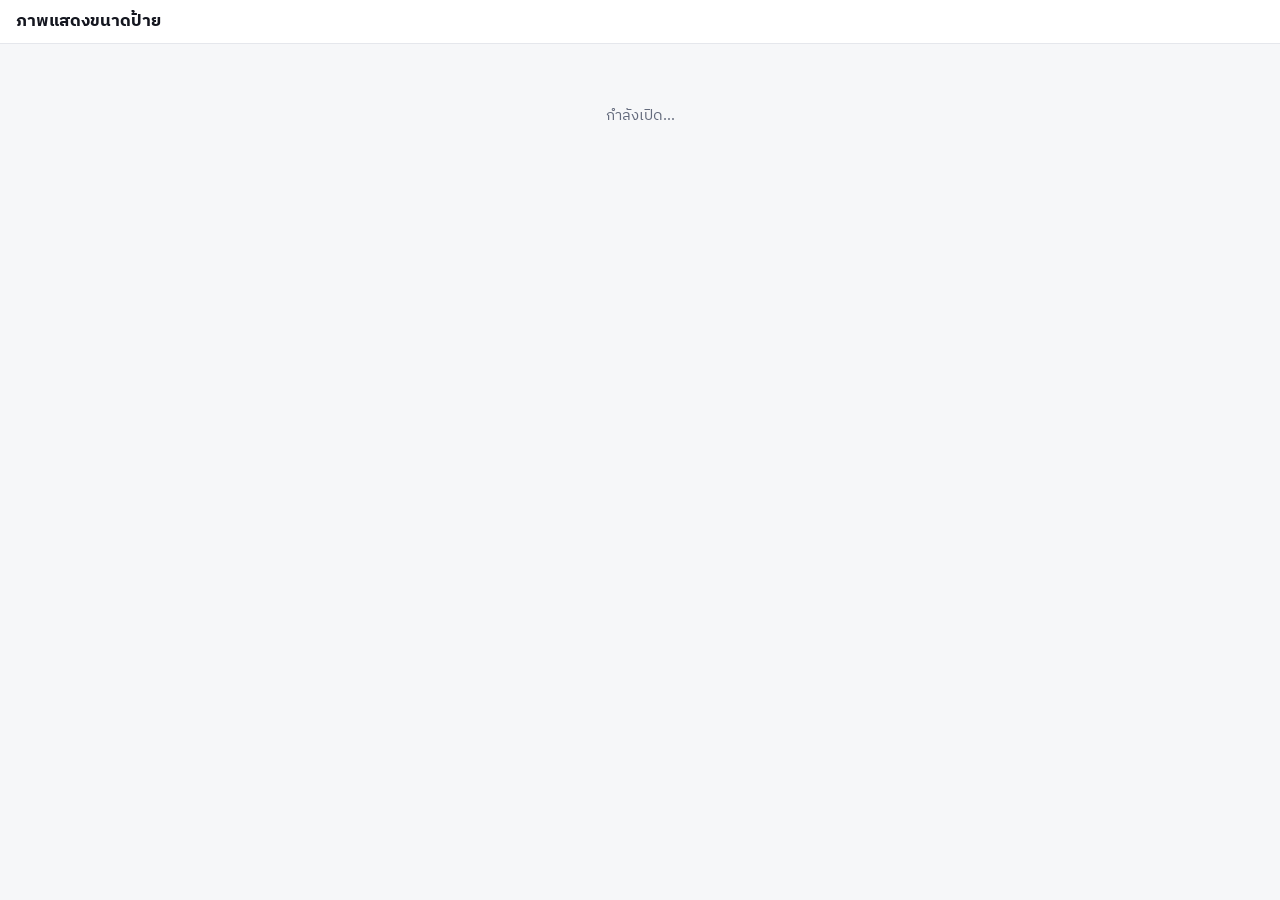
==== web/index.html @ 116e480b "เว็บทดลอง: ภาพแสดงขนาดป้าย Co-Authored-By: Claude Opus 5.5 <noreply@anthropic.com>" ====
<!doctype html><meta charset="utf-8"><meta name="robots" content="noindex, nofollow" /><meta http-equiv="refresh" content="0; url=size.html"><title>ภาพแสดงขนาดป้าย</title><a href="size.html">เปิดภาพแสดงขนาดป้าย</a>
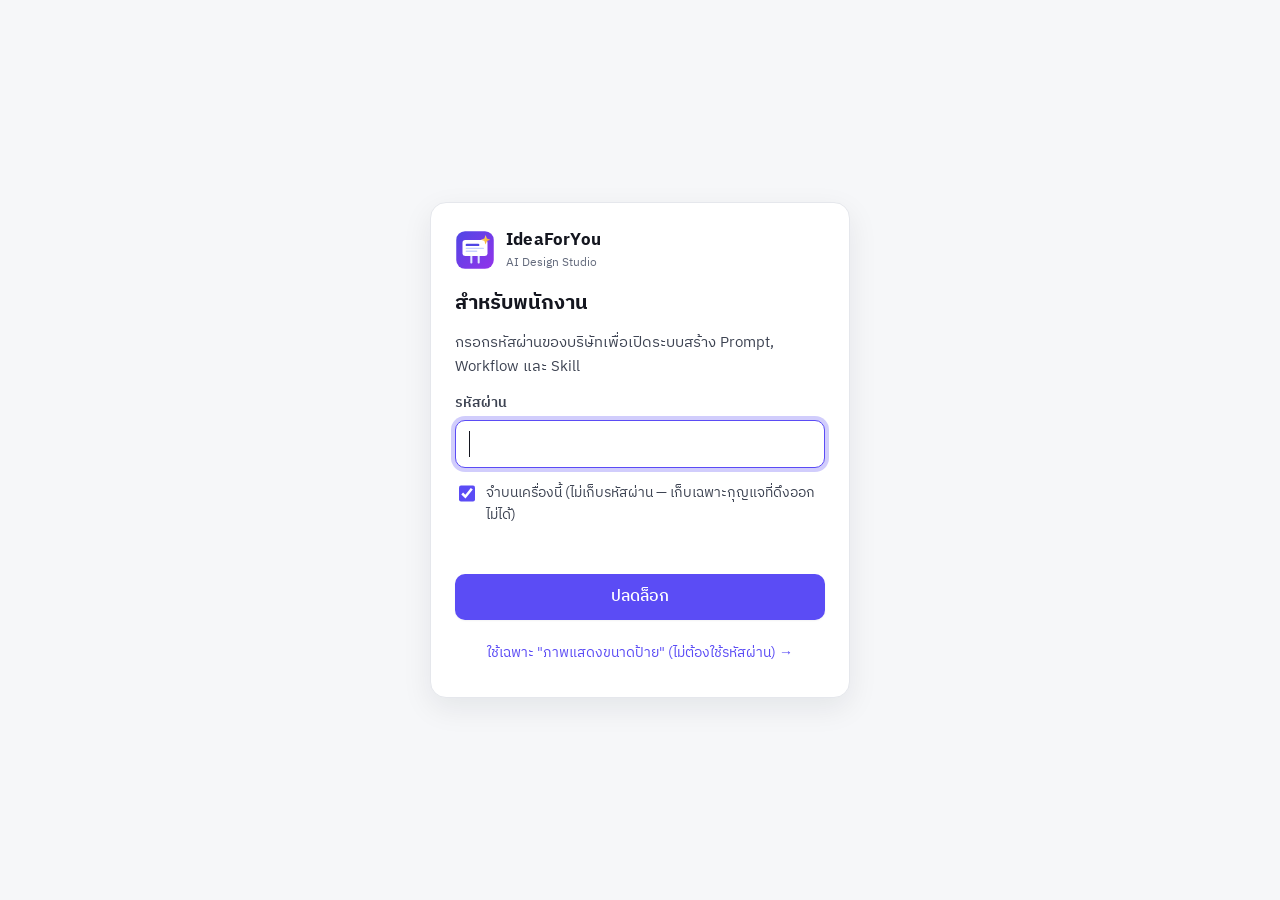
==== commit 70d164f9: "IdeaForYou AI Design Studio เวอร์ชันเว็บ ครบ 4 เมนู (ความรู้ของบริษัทเข้ารหัสด้วยรหัสผ่าน) Co-Author" ====
--- a/web/index.html
+++ b/web/index.html
@@ -1 +1 @@
-<!doctype html><meta charset="utf-8"><meta name="robots" content="noindex, nofollow" /><meta http-equiv="refresh" content="0; url=size.html"><title>ภาพแสดงขนาดป้าย</title><a href="size.html">เปิดภาพแสดงขนาดป้าย</a>
+<!doctype html><meta charset="utf-8"><meta name="robots" content="noindex, nofollow" /><meta http-equiv="refresh" content="0; url=studio.html"><title>IdeaForYou AI Design Studio</title><a href="studio.html">เปิด IdeaForYou AI Design Studio</a>
